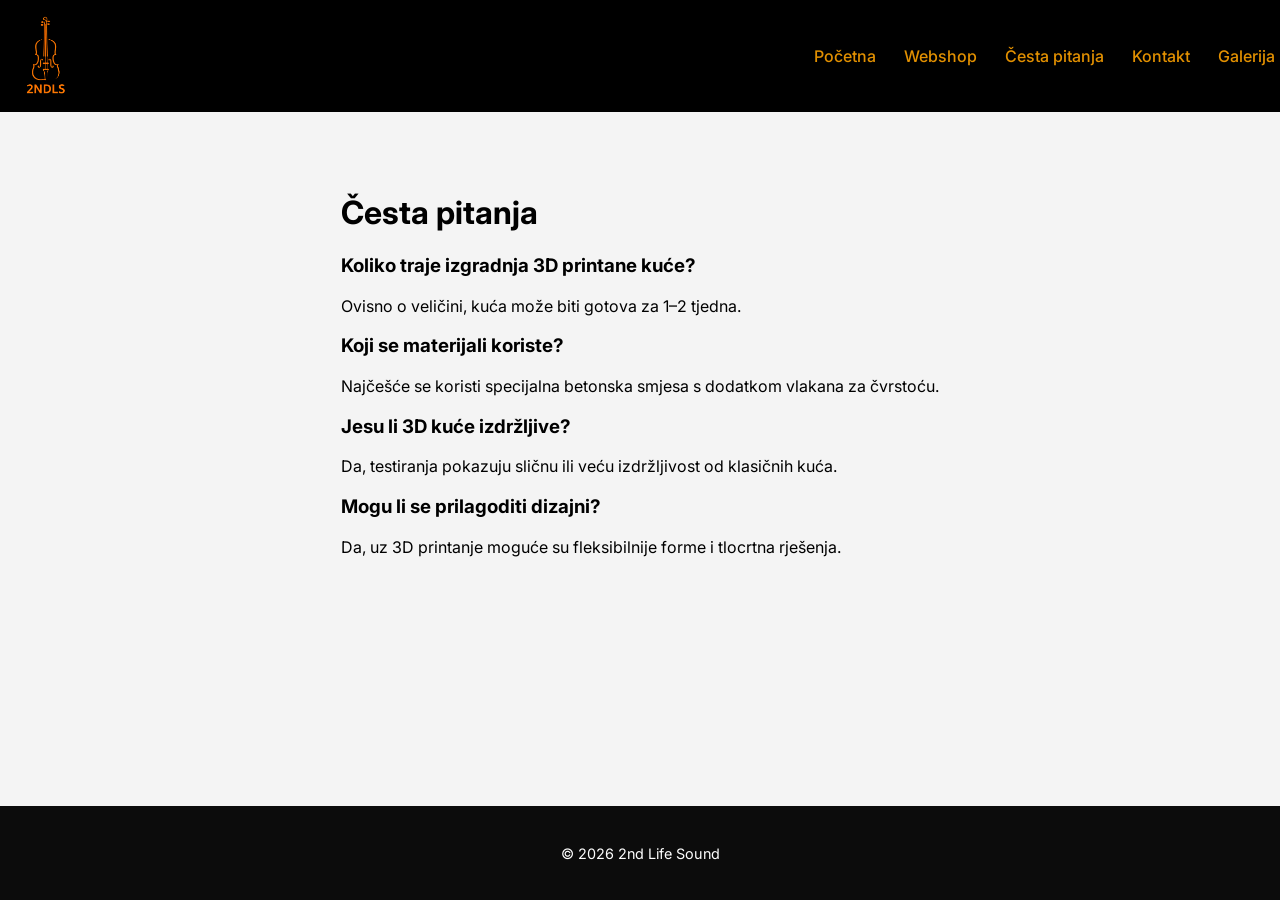
==== faq.html @ 44898759 "Site redesign" ====
<!DOCTYPE html>
<html lang="hr">

<head>
  <meta charset="UTF-8">
  <meta name="viewport" content="width=device-width, initial-scale=1.0">
  <title>3DHome | Početna</title>
  <link rel="stylesheet" href="css/style.css">
  <link rel="icon" type="image/x-icon" href="/img/favicon.ico">
  <link href="https://fonts.googleapis.com/css2?family=Inter:wght@400;500;600;700&display=swap" rel="stylesheet">
  <script src="js/nav.js" defer></script>
</head>

<body>
  <header>
    <nav>
      <img src="img/logo.png" alt="3DHome Logo" class="logo">
      <button class="hamburger" aria-label="Menu">☰</button>
      <!-- Dark overlay -->
      <div class="overlay"></div>
      <ul>
        <button class="close-menu" aria-label="Close menu">✕</button>
        <li><a href="index.html">Početna</a></li>
        <li><a href="webshop.html">Webshop</a></li>
        <li><a href="faq.html">Česta pitanja</a></li>
        <li><a href="kontakt.html">Kontakt</a></li>
        <li><a href="galerija.html">Galerija</a></li>
      </ul>
    </nav>
  </header>

  <main>
    <h1>Česta pitanja</h1>
    <section class="faq">
      <h3>Koliko traje izgradnja 3D printane kuće?</h3>
      <p>Ovisno o veličini, kuća može biti gotova za 1–2 tjedna.</p>

      <h3>Koji se materijali koriste?</h3>
      <p>Najčešće se koristi specijalna betonska smjesa s dodatkom vlakana za čvrstoću.</p>

      <h3>Jesu li 3D kuće izdržljive?</h3>
      <p>Da, testiranja pokazuju sličnu ili veću izdržljivost od klasičnih kuća.</p>

      <h3>Mogu li se prilagoditi dizajni?</h3>
      <p>Da, uz 3D printanje moguće su fleksibilnije forme i tlocrtna rješenja.</p>
    </section>
  </main>

  <footer>
    <p>© 2026 2nd Life Sound</p>
  </footer>
</body>

</html>
---- css/style.css ----
/* ------------------------
   Global styles
-------------------------*/
:root {
  --dark-blue: #000000;
  --mid-blue: #1A3D64;
  --light-blue: #1D546C;
  --accent: #ffffff;
  --light-bg: #f4f4f4;
}


* {
  box-sizing: border-box;
}

body {
  margin: 0;
  font-family: "Inter", Arial, sans-serif;
  background-color: #f4f4f4;
  background-size: cover;
  background-position: center;
  background-repeat: no-repeat;

  display: grid;
  grid-template-rows: auto 1fr auto;
  min-height: 100vh;
}

/* ------------------------
   Header & Navigation
-------------------------*/
header {
  background-color: var(--dark-blue);
  position: sticky;
  top: 0;
  z-index: 100;
}

nav {
  width: 100%;
  display: flex;
  align-items: center;
  justify-content: space-between;

  padding: 16px 5px;
  /* controls distance from edges */
}

.logo {
  height: 80px;
  width: auto;
}

nav ul {
  list-style: none;
  display: flex;
  gap: 28px;
  margin: 0;
  padding: 0;
}

nav a {
  position: relative;
  text-decoration: none;
  color: rgba(226, 144, 0, 1);
  font-weight: 500;
  padding-bottom: 6px;
  transition: opacity 0.2s ease;
}

nav a:hover {
  opacity: 0.85;
}

nav a::after {
  content: "";
  position: absolute;
  left: 50%;
  bottom: 0;
  width: 0;
  height: 2px;
  background-color: var(--accent);
  transition: all 0.25s ease;
  transform: translateX(-50%);
}

nav a:hover::after,
nav a.active::after {
  width: 100%;
}

nav a.active {
  color: var(--accent)
}

/* ------------------------
   Main Layout
-------------------------*/
main {
  max-width: 1200px;
  margin: 0 auto;
  padding: 60px 24px;
}

/* ------------------------
   Hero Section
-------------------------*/
.hero {
  position: relative;
  width: 100%;
  max-width: none;

  background:
    url("../img/background.jpg") center/cover no-repeat;

  color: #000000;
  padding: 120px 0;
  /* remove side padding */
  text-align: center;
  margin-bottom: 80px;

  display: flex;
  justify-content: center;
}

.hero-inner {
  max-width: 1200px;
  padding: 0 24px;
  display: flex;
  flex-direction: column;
  align-items: center;
}

.hero h1 {
  font-size: clamp(2rem, 4vw, 3rem);
  margin-bottom: 16px;
  font-weight: 700;
}

.hero p {
  font-size: 1.1rem;
  max-width: 600px;
  margin: 0 auto 28px;
  opacity: 0.95;
}

/* ------------------------
   Button
-------------------------*/
.btn {
  display: inline-block;
  background-color: rgba(226, 144, 0, 1);
  color: white;
  padding: 14px 32px;
  text-decoration: none;
  font-weight: 600;
  border-radius: 999px;
  transition: transform 0.2s ease, box-shadow 0.2s ease;
}

.btn:hover {
  transform: translateY(-2px);
  box-shadow: 0 10px 25px rgba(0, 192, 163, 0.35);
}

/* ------------------------
   Info Section
-------------------------*/
.info {
  background-color: white;
  padding: 60px;
  border-radius: 20px;
  box-shadow: 0 20px 40px rgba(0, 0, 0, 0.06);
}

.info h2 {
  font-size: 2rem;
  margin-bottom: 20px;
  color: rgba(226, 144, 0, 1);
}

.info h3 {
  margin-top: 40px;
  margin-bottom: 12px;
  color: #000000;
}

.info p {
  max-width: 800px;
}

.info ul {
  padding-left: 20px;
}

.info li {
  margin-bottom: 8px;
}

/* ------------------------
   Footer
-------------------------*/
footer {
  background-color: var(--dark-blue);
  color: #ffffff;
  text-align: center;
  padding: 24px;
  margin-top: 80px;
  font-size: 0.9rem;
  opacity: 0.95;
}

/* ------------------------
   Forms (future pages)
-------------------------*/
form {
  display: flex;
  flex-direction: column;
  gap: 12px;
  max-width: 400px;
}


.hamburger {
  display: none;
  font-size: 28px;
  color: white;
  background: none;
  border: none;
  cursor: pointer;
}

.close-menu {
  display: none;
}

@media (max-width: 768px) {

  .hamburger {
    display: block;
    font-size: 28px;
    color: white;
    background: none;
    border: none;
    cursor: pointer;
  }

  nav ul {
    position: fixed;
    top: 0;
    right: 0;
    height: 100vh;
    width: 70%;
    background-color: #000000;

    display: flex;
    flex-direction: column;
    justify-content: center;
    align-items: center;
    gap: 24px;

    transform: translateX(100%);
    transition: transform 0.3s ease-in-out;
    z-index: 1001;
  }

  nav ul.show {
    transform: translateX(0);
  }

  /* Close (X) button */
  .close-menu {
    position: absolute;
    top: 20px;
    right: 20px;
    display: block;

    font-size: 24px;
    color: white;
    background: none;
    border: none;
    cursor: pointer;
  }

  /* Dark overlay */
  .overlay {
    position: fixed;
    inset: 0;
    background: rgba(0, 0, 0, 0.5);
    opacity: 0;
    pointer-events: none;
    transition: opacity 0.3s ease;
    z-index: 1000;
  }

  .overlay.show {
    opacity: 1;
    pointer-events: auto;
  }
}

.photo-grid {
  display: grid;
  grid-template-columns: repeat(3, 1fr);
  gap: 20px;
  margin: 60px 0;
}

.grid-item {
  position: relative;
  overflow: hidden;
  border-radius: 12px;
  cursor: pointer;
}

.grid-item img {
  width: 100%;
  height: 100%;
  object-fit: cover;
  display: block;
  transition: transform 0.3s ease;
}

/* Overlay effect */
.grid-item::after {
  content: "";
  position: absolute;
  inset: 0;
  background: rgba(0, 0, 0, 0.25);
  opacity: 0;
  transition: opacity 0.3s ease;
  pointer-events: none;
  /* 👈 THIS FIXES IT */
}

.grid-item:hover img {
  transform: scale(1.05);
}

.grid-item:hover::after {
  opacity: 1;
}

/* Responsive */
@media (max-width: 900px) {
  .photo-grid {
    grid-template-columns: repeat(2, 1fr);
  }
}

@media (max-width: 500px) {
  .photo-grid {
    grid-template-columns: 1fr;
  }
}

/* Modal background */
.image-modal {
  position: fixed;
  inset: 0;
  background: rgba(0, 0, 0, 0.85);

  display: flex;
  flex-direction: column;
  align-items: center;
  justify-content: center;

  opacity: 0;
  pointer-events: none;
  transition: opacity 0.35s ease;
  z-index: 9999;
}

/* Show modal */
.image-modal.active {
  opacity: 1;
  pointer-events: auto;
}

/* Large image */
.image-modal img {
  max-width: 90%;
  max-height: 75vh;
  border-radius: 12px;

  transform: scale(0.95);
  opacity: 0;
  transition: transform 0.35s ease, opacity 0.35s ease;
}

.image-modal.active img {
  transform: scale(1);
  opacity: 1;
}


/* Review text */
.image-review {
  margin-top: 20px;
  max-width: 700px;
  text-align: center;
  color: #eee;

  opacity: 0;
  transform: translateY(10px);
  transition: opacity 0.3s transform 0.3s ease;
}

.image-modal.active .image-review {
  opacity: 1;
  transform: translateY(0);
}

/* Close button */
.close-modal {
  position: absolute;
  top: 20px;
  right: 30px;
  font-size: 32px;
  color: #fff;
  cursor: pointer;
  user-select: none;
}

.page-title,
.page-subtitle {
  text-align: center;
}
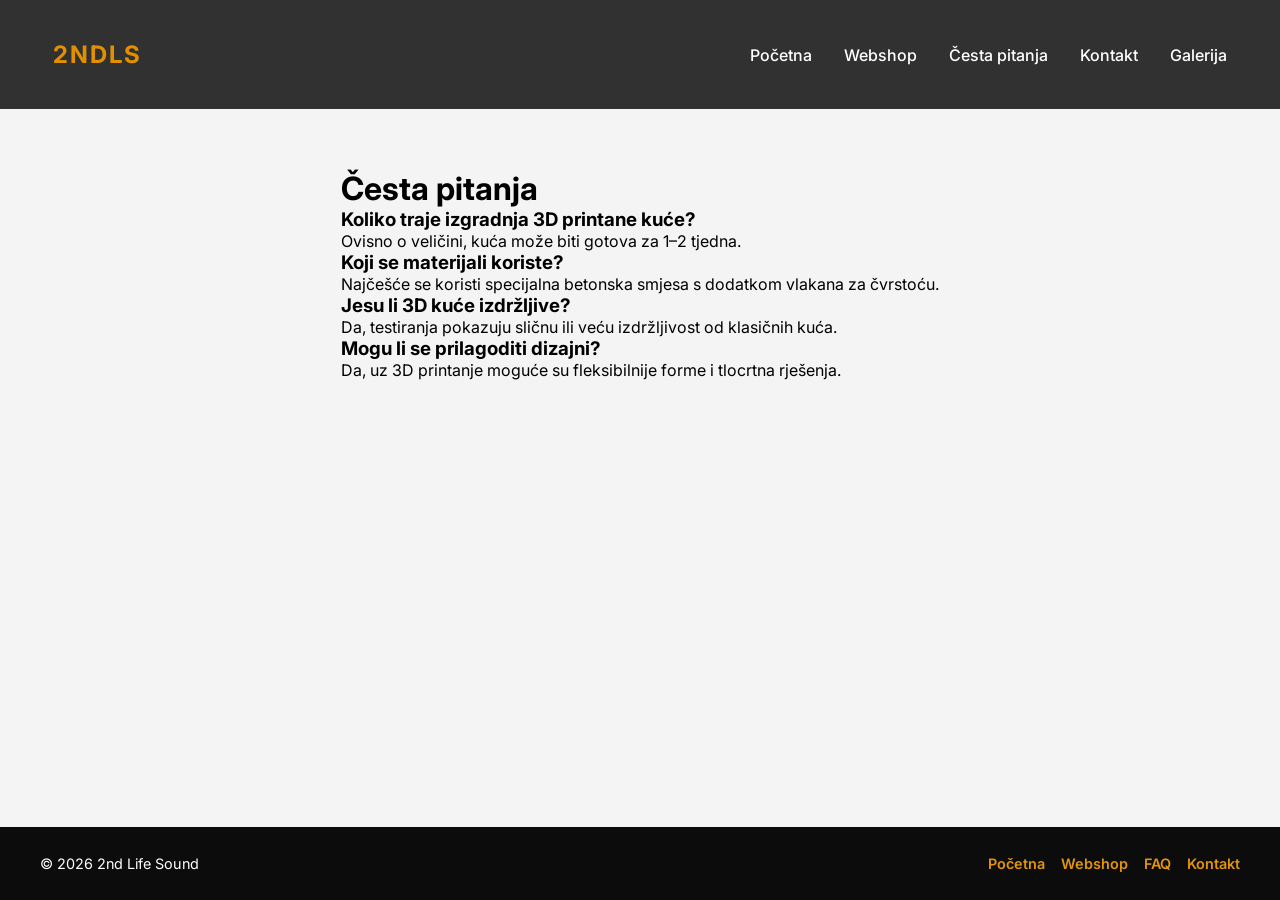
==== commit ff6f4480: "Refactor site structure and styles for improved navigation and layout" ====
--- a/faq.html
+++ b/faq.html
@@ -6,18 +6,22 @@
   <meta name="viewport" content="width=device-width, initial-scale=1.0">
   <title>3DHome | Početna</title>
   <link rel="stylesheet" href="css/style.css">
+  <link rel="stylesheet" href="css/main.css">
   <link rel="icon" type="image/x-icon" href="/img/favicon.ico">
   <link href="https://fonts.googleapis.com/css2?family=Inter:wght@400;500;600;700&display=swap" rel="stylesheet">
   <script src="js/nav.js" defer></script>
 </head>
 
 <body>
-  <header>
+  <header class="custom-navbar">
     <nav>
-      <img src="img/logo.png" alt="3DHome Logo" class="logo">
+      <div class="logo">2NDLS</div>
+
       <button class="hamburger" aria-label="Menu">☰</button>
-      <!-- Dark overlay -->
+
+      <!-- Overlay -->
       <div class="overlay"></div>
+
       <ul>
         <button class="close-menu" aria-label="Close menu">✕</button>
         <li><a href="index.html">Početna</a></li>
@@ -46,8 +50,16 @@
     </section>
   </main>
 
-  <footer>
-    <p>© 2026 2nd Life Sound</p>
+  <footer class="site-footer">
+    <div class="site-footer-content">
+      <p>© 2026 2nd Life Sound</p>
+      <div class="footer-links">
+        <a href="index.html">Početna</a>
+        <a href="webshop.html">Webshop</a>
+        <a href="faq.html">FAQ</a>
+        <a href="kontakt.html">Kontakt</a>
+      </div>
+    </div>
   </footer>
 </body>
 
--- a/css/style.css
+++ b/css/style.css
@@ -1,18 +1,17 @@
-/* ------------------------
-   Global styles
--------------------------*/
+/* ------------------------ Global styles -------------------------*/
 :root {
-  --dark-blue: #000000;
-  --mid-blue: #1A3D64;
-  --light-blue: #1D546C;
-  --accent: #ffffff;
-  --light-bg: #f4f4f4;
-}
-
+  --accent: rgba(226, 144, 0, 1);
+  --black: #0d0d0d;
+  --dark: #151515;
+  --gray: #aaaaaa;
+}
 
 * {
+  margin: 0;
+  padding: 0;
   box-sizing: border-box;
 }
+
 
 body {
   margin: 0;
@@ -21,15 +20,12 @@
   background-size: cover;
   background-position: center;
   background-repeat: no-repeat;
-
   display: grid;
   grid-template-rows: auto 1fr auto;
   min-height: 100vh;
 }
 
-/* ------------------------
-   Header & Navigation
--------------------------*/
+/* ------------------------ Header & Navigation -------------------------*/
 header {
   background-color: var(--dark-blue);
   position: sticky;
@@ -37,41 +33,51 @@
   z-index: 100;
 }
 
+.custom-navbar {
+  display: flex;
+  justify-content: space-between;
+  align-items: center;
+  padding: 1.5rem 3rem;
+  background: rgba(0, 0, 0, 0.8);
+  backdrop-filter: blur(8px);
+  position: sticky;
+  top: 0;
+  z-index: 1000;
+}
+
 nav {
   width: 100%;
   display: flex;
   align-items: center;
   justify-content: space-between;
-
   padding: 16px 5px;
   /* controls distance from edges */
 }
 
 .logo {
-  height: 80px;
-  width: auto;
+  font-weight: 700;
+  font-size: 1.5rem;
+  color: var(--accent);
+  letter-spacing: 2px;
 }
 
 nav ul {
   list-style: none;
   display: flex;
-  gap: 28px;
-  margin: 0;
-  padding: 0;
+  gap: 2rem;
 }
 
 nav a {
-  position: relative;
   text-decoration: none;
-  color: rgba(226, 144, 0, 1);
+  color: white;
   font-weight: 500;
-  padding-bottom: 6px;
-  transition: opacity 0.2s ease;
+  transition: 0.3s;
 }
 
 nav a:hover {
-  opacity: 0.85;
-}
+  color: var(--accent);
+}
+
 
 nav a::after {
   content: "";
@@ -94,32 +100,24 @@
   color: var(--accent)
 }
 
-/* ------------------------
-   Main Layout
--------------------------*/
+/* ------------------------ Main Layout -------------------------*/
 main {
   max-width: 1200px;
   margin: 0 auto;
   padding: 60px 24px;
 }
 
-/* ------------------------
-   Hero Section
--------------------------*/
+/* ------------------------ Hero Section -------------------------*/
 .hero {
   position: relative;
   width: 100%;
   max-width: none;
-
-  background:
-    url("../img/background.jpg") center/cover no-repeat;
-
+  background: url("../img/background.jpg") center/cover no-repeat;
   color: #000000;
   padding: 120px 0;
   /* remove side padding */
   text-align: center;
   margin-bottom: 80px;
-
   display: flex;
   justify-content: center;
 }
@@ -145,9 +143,7 @@
   opacity: 0.95;
 }
 
-/* ------------------------
-   Button
--------------------------*/
+/* ------------------------ Button -------------------------*/
 .btn {
   display: inline-block;
   background-color: rgba(226, 144, 0, 1);
@@ -164,9 +160,7 @@
   box-shadow: 0 10px 25px rgba(0, 192, 163, 0.35);
 }
 
-/* ------------------------
-   Info Section
--------------------------*/
+/* ------------------------ Info Section -------------------------*/
 .info {
   background-color: white;
   padding: 60px;
@@ -198,9 +192,7 @@
   margin-bottom: 8px;
 }
 
-/* ------------------------
-   Footer
--------------------------*/
+/* ------------------------ Footer -------------------------*/
 footer {
   background-color: var(--dark-blue);
   color: #ffffff;
@@ -211,16 +203,50 @@
   opacity: 0.95;
 }
 
-/* ------------------------
-   Forms (future pages)
--------------------------*/
+.site-footer {
+  background: #000000;
+  color: #ffffff;
+  margin-top: 80px;
+  padding: 28px 20px;
+}
+
+.site-footer-content {
+  max-width: 1200px;
+  margin: 0 auto;
+  display: flex;
+  align-items: center;
+  justify-content: space-between;
+  gap: 16px;
+  flex-wrap: wrap;
+}
+
+.site-footer p {
+  margin: 0;
+}
+
+.footer-links {
+  display: flex;
+  gap: 16px;
+  flex-wrap: wrap;
+}
+
+.footer-links a {
+  color: var(--accent);
+  text-decoration: none;
+  font-weight: 600;
+}
+
+.footer-links a:hover {
+  text-decoration: underline;
+}
+
+/* ------------------------ Forms (future pages) -------------------------*/
 form {
   display: flex;
   flex-direction: column;
   gap: 12px;
   max-width: 400px;
 }
-
 
 .hamburger {
   display: none;
@@ -236,6 +262,13 @@
 }
 
 @media (max-width: 768px) {
+  main {
+    padding: 40px 16px;
+  }
+
+  .custom-navbar {
+    padding: 1rem 1.25rem;
+  }
 
   .hamburger {
     display: block;
@@ -253,13 +286,11 @@
     height: 100vh;
     width: 70%;
     background-color: #000000;
-
     display: flex;
     flex-direction: column;
     justify-content: center;
     align-items: center;
     gap: 24px;
-
     transform: translateX(100%);
     transition: transform 0.3s ease-in-out;
     z-index: 1001;
@@ -275,7 +306,6 @@
     top: 20px;
     right: 20px;
     display: block;
-
     font-size: 24px;
     color: white;
     background: none;
@@ -297,6 +327,31 @@
   .overlay.show {
     opacity: 1;
     pointer-events: auto;
+  }
+
+  .info {
+    padding: 32px 20px;
+  }
+
+  .site-footer-content {
+    flex-direction: column;
+    text-align: center;
+  }
+
+  .footer-links {
+    justify-content: center;
+  }
+
+  form {
+    max-width: none;
+    width: 100%;
+  }
+
+  form input,
+  form select,
+  form textarea,
+  form button {
+    width: 100%;
   }
 }
 
@@ -360,12 +415,10 @@
   position: fixed;
   inset: 0;
   background: rgba(0, 0, 0, 0.85);
-
   display: flex;
   flex-direction: column;
   align-items: center;
   justify-content: center;
-
   opacity: 0;
   pointer-events: none;
   transition: opacity 0.35s ease;
@@ -383,7 +436,6 @@
   max-width: 90%;
   max-height: 75vh;
   border-radius: 12px;
-
   transform: scale(0.95);
   opacity: 0;
   transition: transform 0.35s ease, opacity 0.35s ease;
@@ -393,7 +445,6 @@
   transform: scale(1);
   opacity: 1;
 }
-
 
 /* Review text */
 .image-review {
@@ -401,7 +452,6 @@
   max-width: 700px;
   text-align: center;
   color: #eee;
-
   opacity: 0;
   transform: translateY(10px);
   transition: opacity 0.3s transform 0.3s ease;
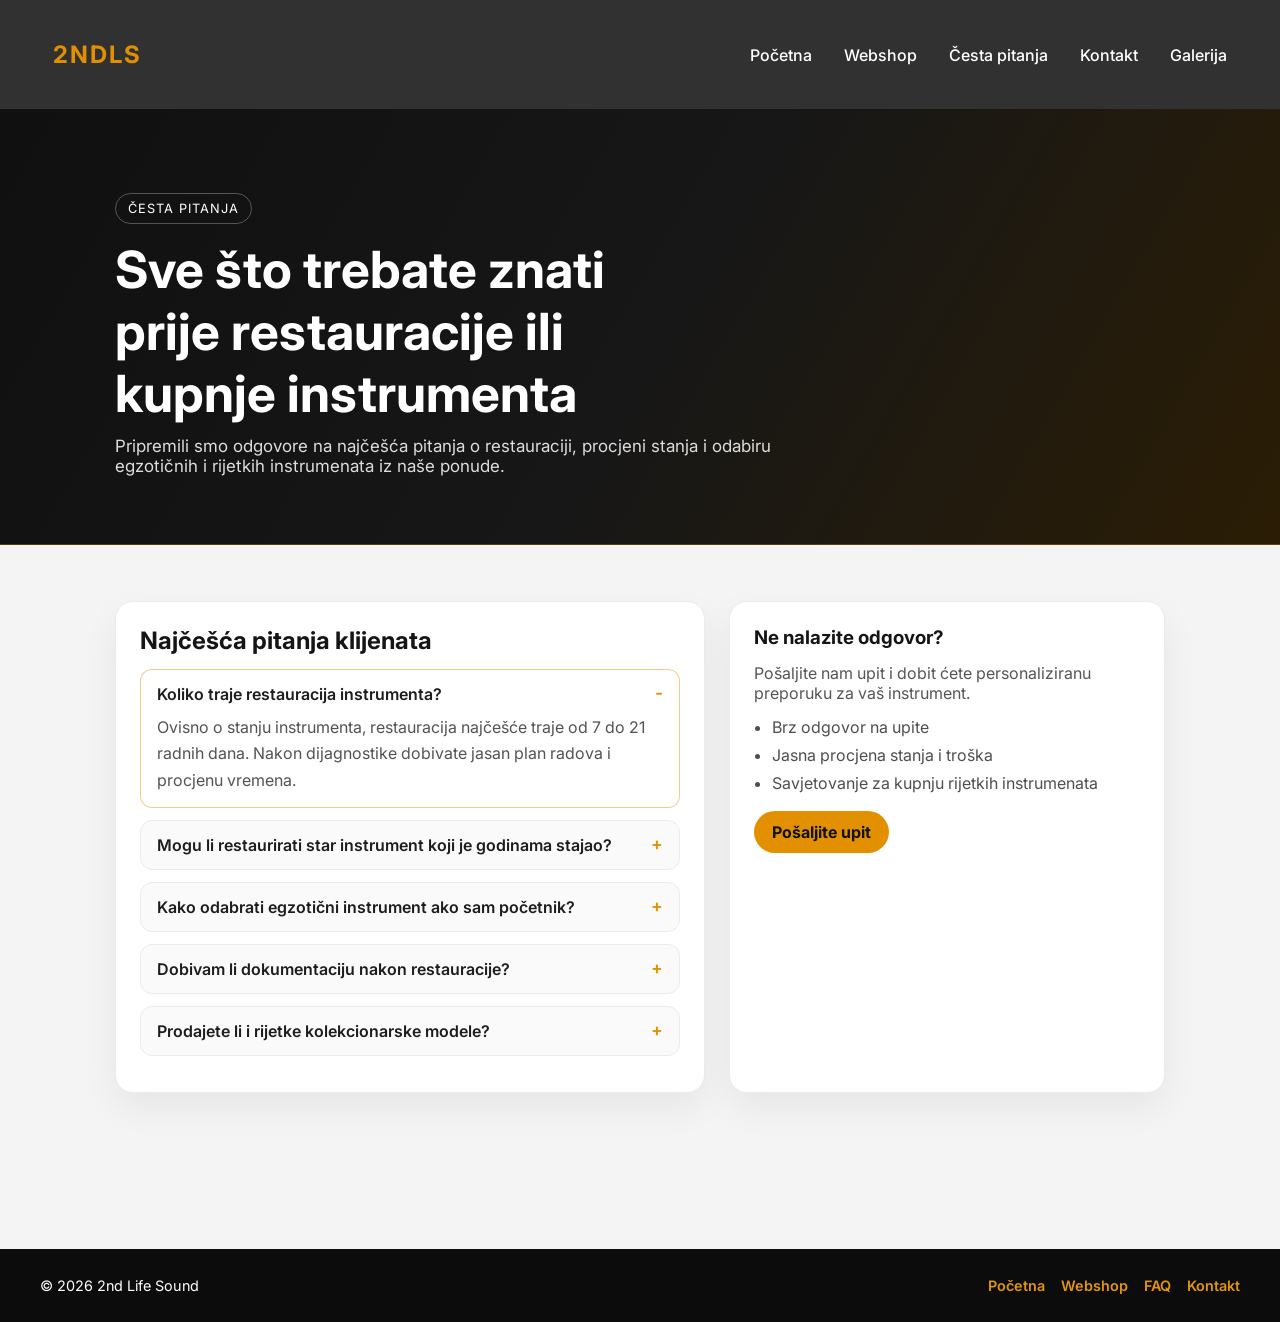
==== commit 6f53a6ac: "faq i kontakt revamp" ====
--- a/faq.html
+++ b/faq.html
@@ -4,12 +4,173 @@
 <head>
   <meta charset="UTF-8">
   <meta name="viewport" content="width=device-width, initial-scale=1.0">
-  <title>3DHome | Početna</title>
+  <title>2NDLS | Česta pitanja</title>
   <link rel="stylesheet" href="css/style.css">
-  <link rel="stylesheet" href="css/main.css">
   <link rel="icon" type="image/x-icon" href="/img/favicon.ico">
   <link href="https://fonts.googleapis.com/css2?family=Inter:wght@400;500;600;700&display=swap" rel="stylesheet">
   <script src="js/nav.js" defer></script>
+  <style>
+    .faq-main {
+      max-width: none;
+      margin: 0;
+      padding: 0;
+    }
+
+    .faq-hero {
+      background: linear-gradient(120deg, #101010 0%, #171717 52%, #2b1d05 100%);
+      color: #fff;
+      padding: 84px 20px 68px;
+      border-bottom: 1px solid rgba(226, 144, 0, 0.35);
+    }
+
+    .faq-hero-inner {
+      width: min(1050px, 92%);
+      margin: 0 auto;
+    }
+
+    .faq-kicker {
+      display: inline-block;
+      margin-bottom: 14px;
+      padding: 7px 12px;
+      border: 1px solid rgba(255, 255, 255, 0.28);
+      border-radius: 999px;
+      font-size: 0.8rem;
+      text-transform: uppercase;
+      letter-spacing: 0.08em;
+    }
+
+    .faq-hero h1 {
+      font-size: clamp(2rem, 4vw, 3.2rem);
+      margin-bottom: 12px;
+      max-width: 18ch;
+    }
+
+    .faq-hero p {
+      color: #dddddd;
+      max-width: 64ch;
+      font-size: 1.06rem;
+    }
+
+    .faq-content {
+      width: min(1050px, 92%);
+      margin: 0 auto;
+      padding: 56px 0 76px;
+      display: grid;
+      grid-template-columns: 1.15fr 0.85fr;
+      gap: 24px;
+    }
+
+    .faq-list,
+    .faq-help {
+      background: #fff;
+      border: 1px solid #ececec;
+      border-radius: 18px;
+      box-shadow: 0 15px 36px rgba(0, 0, 0, 0.06);
+      padding: 24px;
+    }
+
+    .faq-list h2,
+    .faq-help h3 {
+      color: #151515;
+      margin-bottom: 14px;
+    }
+
+    .faq-list details {
+      border: 1px solid #ebebeb;
+      border-radius: 12px;
+      padding: 14px 16px;
+      background: #fafafa;
+      margin-bottom: 12px;
+      transition: border-color 0.22s ease, background-color 0.22s ease;
+    }
+
+    .faq-list details[open] {
+      border-color: rgba(226, 144, 0, 0.45);
+      background: #fff;
+    }
+
+    .faq-list summary {
+      cursor: pointer;
+      font-weight: 600;
+      color: #1d1d1d;
+      list-style: none;
+      position: relative;
+      padding-right: 26px;
+    }
+
+    .faq-list summary::-webkit-details-marker {
+      display: none;
+    }
+
+    .faq-list summary::after {
+      content: "+";
+      position: absolute;
+      right: 0;
+      top: 0;
+      color: var(--accent);
+      font-size: 1.1rem;
+      line-height: 1;
+    }
+
+    .faq-list details[open] summary::after {
+      content: "-";
+    }
+
+    .faq-list details p {
+      max-height: 0;
+      opacity: 0;
+      overflow: hidden;
+      margin-top: 0;
+      transition: max-height 0.28s ease-in-out, opacity 0.2s ease-in-out, margin-top 0.28s ease-in-out;
+      will-change: max-height, opacity;
+    }
+
+    .faq-list details[open] p {
+      max-height: 220px;
+      opacity: 1;
+      margin-top: 10px;
+    }
+
+    .faq-list details p {
+      color: #535353;
+      line-height: 1.65;
+    }
+
+    .faq-help p {
+      color: #555;
+      margin-bottom: 14px;
+    }
+
+    .faq-help ul {
+      margin: 0;
+      padding-left: 18px;
+      color: #4f4f4f;
+      display: grid;
+      gap: 8px;
+    }
+
+    .faq-cta {
+      margin-top: 18px;
+      display: inline-block;
+      text-decoration: none;
+      background: var(--accent);
+      color: #111;
+      font-weight: 700;
+      border-radius: 999px;
+      padding: 11px 18px;
+    }
+
+    @media (max-width: 860px) {
+      .faq-content {
+        grid-template-columns: 1fr;
+      }
+
+      .faq-hero {
+        padding-top: 68px;
+        padding-bottom: 58px;
+      }
+    }
+  </style>
 </head>
 
 <body>
@@ -33,20 +194,73 @@
     </nav>
   </header>
 
-  <main>
-    <h1>Česta pitanja</h1>
-    <section class="faq">
-      <h3>Koliko traje izgradnja 3D printane kuće?</h3>
-      <p>Ovisno o veličini, kuća može biti gotova za 1–2 tjedna.</p>
-
-      <h3>Koji se materijali koriste?</h3>
-      <p>Najčešće se koristi specijalna betonska smjesa s dodatkom vlakana za čvrstoću.</p>
-
-      <h3>Jesu li 3D kuće izdržljive?</h3>
-      <p>Da, testiranja pokazuju sličnu ili veću izdržljivost od klasičnih kuća.</p>
-
-      <h3>Mogu li se prilagoditi dizajni?</h3>
-      <p>Da, uz 3D printanje moguće su fleksibilnije forme i tlocrtna rješenja.</p>
+  <main class="faq-main">
+    <section class="faq-hero">
+      <div class="faq-hero-inner">
+        <span class="faq-kicker">Česta pitanja</span>
+        <h1>Sve što trebate znati prije restauracije ili kupnje instrumenta</h1>
+        <p>
+          Pripremili smo odgovore na najčešća pitanja o restauraciji, procjeni stanja
+          i odabiru egzotičnih i rijetkih instrumenata iz naše ponude.
+        </p>
+      </div>
+    </section>
+
+    <section class="faq-content">
+      <article class="faq-list">
+        <h2>Najčešća pitanja klijenata</h2>
+
+        <details open>
+          <summary>Koliko traje restauracija instrumenta?</summary>
+          <p>
+            Ovisno o stanju instrumenta, restauracija najčešće traje od 7 do 21 radnih dana.
+            Nakon dijagnostike dobivate jasan plan radova i procjenu vremena.
+          </p>
+        </details>
+
+        <details>
+          <summary>Mogu li restaurirati star instrument koji je godinama stajao?</summary>
+          <p>
+            Da. Često restauriramo instrumente koji su dugo bili neaktivni.
+            Prvo provjeravamo konstrukciju, zatim tonalitet i predlažemo optimalan opseg zahvata.
+          </p>
+        </details>
+
+        <details>
+          <summary>Kako odabrati egzotični instrument ako sam početnik?</summary>
+          <p>
+            Pomažemo pri odabiru prema vašem budžetu, glazbenom ukusu i razini iskustva.
+            Uz svaki instrument dajemo kratke smjernice za održavanje i prve korake sviranja.
+          </p>
+        </details>
+
+        <details>
+          <summary>Dobivam li dokumentaciju nakon restauracije?</summary>
+          <p>
+            Da. Po završetku dobivate sažetak izvedenih radova i preporuke za dugoročno očuvanje
+            stabilnosti i kvalitete zvuka instrumenta.
+          </p>
+        </details>
+
+        <details>
+          <summary>Prodajete li i rijetke kolekcionarske modele?</summary>
+          <p>
+            Da, periodično nudimo limitirane i teško dostupne modele iz različitih regija.
+            Za aktualnu ponudu najbolje je pratiti webshop ili nam poslati upit.
+          </p>
+        </details>
+      </article>
+
+      <aside class="faq-help" aria-label="Dodatne informacije">
+        <h3>Ne nalazite odgovor?</h3>
+        <p>Pošaljite nam upit i dobit ćete personaliziranu preporuku za vaš instrument.</p>
+        <ul>
+          <li>Brz odgovor na upite</li>
+          <li>Jasna procjena stanja i troška</li>
+          <li>Savjetovanje za kupnju rijetkih instrumenata</li>
+        </ul>
+        <a class="faq-cta" href="kontakt.html">Pošaljite upit</a>
+      </aside>
     </section>
   </main>
 
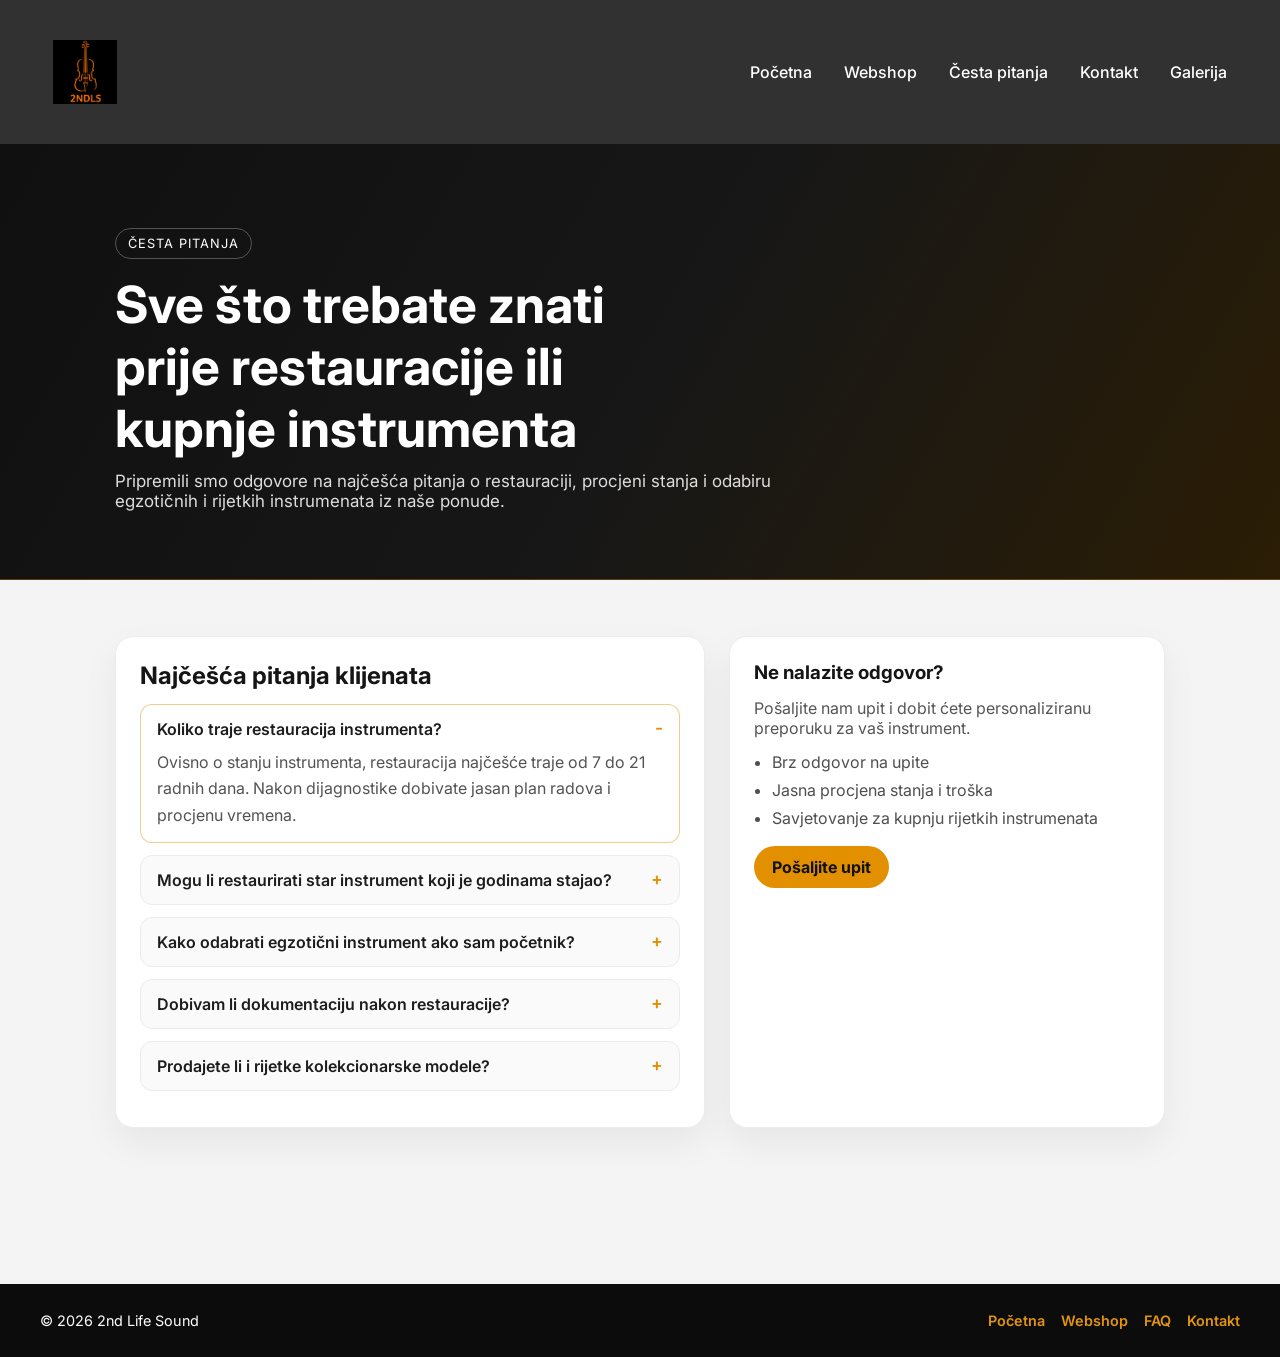
==== commit 2655ae84: "Integracija favikona" ====
--- a/faq.html
+++ b/faq.html
@@ -6,177 +6,16 @@
   <meta name="viewport" content="width=device-width, initial-scale=1.0">
   <title>2NDLS | Česta pitanja</title>
   <link rel="stylesheet" href="css/style.css">
+  <link rel="stylesheet" href="css/faq.css">
   <link rel="icon" type="image/x-icon" href="/img/favicon.ico">
   <link href="https://fonts.googleapis.com/css2?family=Inter:wght@400;500;600;700&display=swap" rel="stylesheet">
   <script src="js/nav.js" defer></script>
-  <style>
-    .faq-main {
-      max-width: none;
-      margin: 0;
-      padding: 0;
-    }
-
-    .faq-hero {
-      background: linear-gradient(120deg, #101010 0%, #171717 52%, #2b1d05 100%);
-      color: #fff;
-      padding: 84px 20px 68px;
-      border-bottom: 1px solid rgba(226, 144, 0, 0.35);
-    }
-
-    .faq-hero-inner {
-      width: min(1050px, 92%);
-      margin: 0 auto;
-    }
-
-    .faq-kicker {
-      display: inline-block;
-      margin-bottom: 14px;
-      padding: 7px 12px;
-      border: 1px solid rgba(255, 255, 255, 0.28);
-      border-radius: 999px;
-      font-size: 0.8rem;
-      text-transform: uppercase;
-      letter-spacing: 0.08em;
-    }
-
-    .faq-hero h1 {
-      font-size: clamp(2rem, 4vw, 3.2rem);
-      margin-bottom: 12px;
-      max-width: 18ch;
-    }
-
-    .faq-hero p {
-      color: #dddddd;
-      max-width: 64ch;
-      font-size: 1.06rem;
-    }
-
-    .faq-content {
-      width: min(1050px, 92%);
-      margin: 0 auto;
-      padding: 56px 0 76px;
-      display: grid;
-      grid-template-columns: 1.15fr 0.85fr;
-      gap: 24px;
-    }
-
-    .faq-list,
-    .faq-help {
-      background: #fff;
-      border: 1px solid #ececec;
-      border-radius: 18px;
-      box-shadow: 0 15px 36px rgba(0, 0, 0, 0.06);
-      padding: 24px;
-    }
-
-    .faq-list h2,
-    .faq-help h3 {
-      color: #151515;
-      margin-bottom: 14px;
-    }
-
-    .faq-list details {
-      border: 1px solid #ebebeb;
-      border-radius: 12px;
-      padding: 14px 16px;
-      background: #fafafa;
-      margin-bottom: 12px;
-      transition: border-color 0.22s ease, background-color 0.22s ease;
-    }
-
-    .faq-list details[open] {
-      border-color: rgba(226, 144, 0, 0.45);
-      background: #fff;
-    }
-
-    .faq-list summary {
-      cursor: pointer;
-      font-weight: 600;
-      color: #1d1d1d;
-      list-style: none;
-      position: relative;
-      padding-right: 26px;
-    }
-
-    .faq-list summary::-webkit-details-marker {
-      display: none;
-    }
-
-    .faq-list summary::after {
-      content: "+";
-      position: absolute;
-      right: 0;
-      top: 0;
-      color: var(--accent);
-      font-size: 1.1rem;
-      line-height: 1;
-    }
-
-    .faq-list details[open] summary::after {
-      content: "-";
-    }
-
-    .faq-list details p {
-      max-height: 0;
-      opacity: 0;
-      overflow: hidden;
-      margin-top: 0;
-      transition: max-height 0.28s ease-in-out, opacity 0.2s ease-in-out, margin-top 0.28s ease-in-out;
-      will-change: max-height, opacity;
-    }
-
-    .faq-list details[open] p {
-      max-height: 220px;
-      opacity: 1;
-      margin-top: 10px;
-    }
-
-    .faq-list details p {
-      color: #535353;
-      line-height: 1.65;
-    }
-
-    .faq-help p {
-      color: #555;
-      margin-bottom: 14px;
-    }
-
-    .faq-help ul {
-      margin: 0;
-      padding-left: 18px;
-      color: #4f4f4f;
-      display: grid;
-      gap: 8px;
-    }
-
-    .faq-cta {
-      margin-top: 18px;
-      display: inline-block;
-      text-decoration: none;
-      background: var(--accent);
-      color: #111;
-      font-weight: 700;
-      border-radius: 999px;
-      padding: 11px 18px;
-    }
-
-    @media (max-width: 860px) {
-      .faq-content {
-        grid-template-columns: 1fr;
-      }
-
-      .faq-hero {
-        padding-top: 68px;
-        padding-bottom: 58px;
-      }
-    }
-  </style>
 </head>
 
 <body>
   <header class="custom-navbar">
     <nav>
-      <div class="logo">2NDLS</div>
+      <div class="logo"><img src="img/logo.png" alt="2NDLS"></div>
 
       <button class="hamburger" aria-label="Menu">☰</button>
 
--- a/css/style.css
+++ b/css/style.css
@@ -55,10 +55,17 @@
 }
 
 .logo {
+  display: flex;
+  align-items: center;
   font-weight: 700;
-  font-size: 1.5rem;
-  color: var(--accent);
   letter-spacing: 2px;
+}
+
+.logo img {
+  display: block;
+  width: 64px;
+  height: 64px;
+  object-fit: contain;
 }
 
 nav ul {
@@ -268,6 +275,11 @@
 
   .custom-navbar {
     padding: 1rem 1.25rem;
+  }
+
+  .logo img {
+    width: 48px;
+    height: 48px;
   }
 
   .hamburger {
--- a/css/faq.css
+++ b/css/faq.css
@@ -0,0 +1,160 @@
+.faq-main {
+    max-width: none;
+    margin: 0;
+    padding: 0;
+}
+
+.faq-hero {
+    background: linear-gradient(120deg, #101010 0%, #171717 52%, #2b1d05 100%);
+    color: #fff;
+    padding: 84px 20px 68px;
+    border-bottom: 1px solid rgba(226, 144, 0, 0.35);
+}
+
+.faq-hero-inner {
+    width: min(1050px, 92%);
+    margin: 0 auto;
+}
+
+.faq-kicker {
+    display: inline-block;
+    margin-bottom: 14px;
+    padding: 7px 12px;
+    border: 1px solid rgba(255, 255, 255, 0.28);
+    border-radius: 999px;
+    font-size: 0.8rem;
+    text-transform: uppercase;
+    letter-spacing: 0.08em;
+}
+
+.faq-hero h1 {
+    font-size: clamp(2rem, 4vw, 3.2rem);
+    margin-bottom: 12px;
+    max-width: 18ch;
+}
+
+.faq-hero p {
+    color: #dddddd;
+    max-width: 64ch;
+    font-size: 1.06rem;
+}
+
+.faq-content {
+    width: min(1050px, 92%);
+    margin: 0 auto;
+    padding: 56px 0 76px;
+    display: grid;
+    grid-template-columns: 1.15fr 0.85fr;
+    gap: 24px;
+}
+
+.faq-list,
+.faq-help {
+    background: #fff;
+    border: 1px solid #ececec;
+    border-radius: 18px;
+    box-shadow: 0 15px 36px rgba(0, 0, 0, 0.06);
+    padding: 24px;
+}
+
+.faq-list h2,
+.faq-help h3 {
+    color: #151515;
+    margin-bottom: 14px;
+}
+
+.faq-list details {
+    border: 1px solid #ebebeb;
+    border-radius: 12px;
+    padding: 14px 16px;
+    background: #fafafa;
+    margin-bottom: 12px;
+    transition: border-color 0.22s ease, background-color 0.22s ease;
+}
+
+.faq-list details[open] {
+    border-color: rgba(226, 144, 0, 0.45);
+    background: #fff;
+}
+
+.faq-list summary {
+    cursor: pointer;
+    font-weight: 600;
+    color: #1d1d1d;
+    list-style: none;
+    position: relative;
+    padding-right: 26px;
+}
+
+.faq-list summary::-webkit-details-marker {
+    display: none;
+}
+
+.faq-list summary::after {
+    content: "+";
+    position: absolute;
+    right: 0;
+    top: 0;
+    color: var(--accent);
+    font-size: 1.1rem;
+    line-height: 1;
+}
+
+.faq-list details[open] summary::after {
+    content: "-";
+}
+
+.faq-list details p {
+    max-height: 0;
+    opacity: 0;
+    overflow: hidden;
+    margin-top: 0;
+    transition: max-height 0.28s ease-in-out, opacity 0.2s ease-in-out, margin-top 0.28s ease-in-out;
+    will-change: max-height, opacity;
+}
+
+.faq-list details[open] p {
+    max-height: 220px;
+    opacity: 1;
+    margin-top: 10px;
+}
+
+.faq-list details p {
+    color: #535353;
+    line-height: 1.65;
+}
+
+.faq-help p {
+    color: #555;
+    margin-bottom: 14px;
+}
+
+.faq-help ul {
+    margin: 0;
+    padding-left: 18px;
+    color: #4f4f4f;
+    display: grid;
+    gap: 8px;
+}
+
+.faq-cta {
+    margin-top: 18px;
+    display: inline-block;
+    text-decoration: none;
+    background: var(--accent);
+    color: #111;
+    font-weight: 700;
+    border-radius: 999px;
+    padding: 11px 18px;
+}
+
+@media (max-width: 860px) {
+    .faq-content {
+        grid-template-columns: 1fr;
+    }
+
+    .faq-hero {
+        padding-top: 68px;
+        padding-bottom: 58px;
+    }
+}
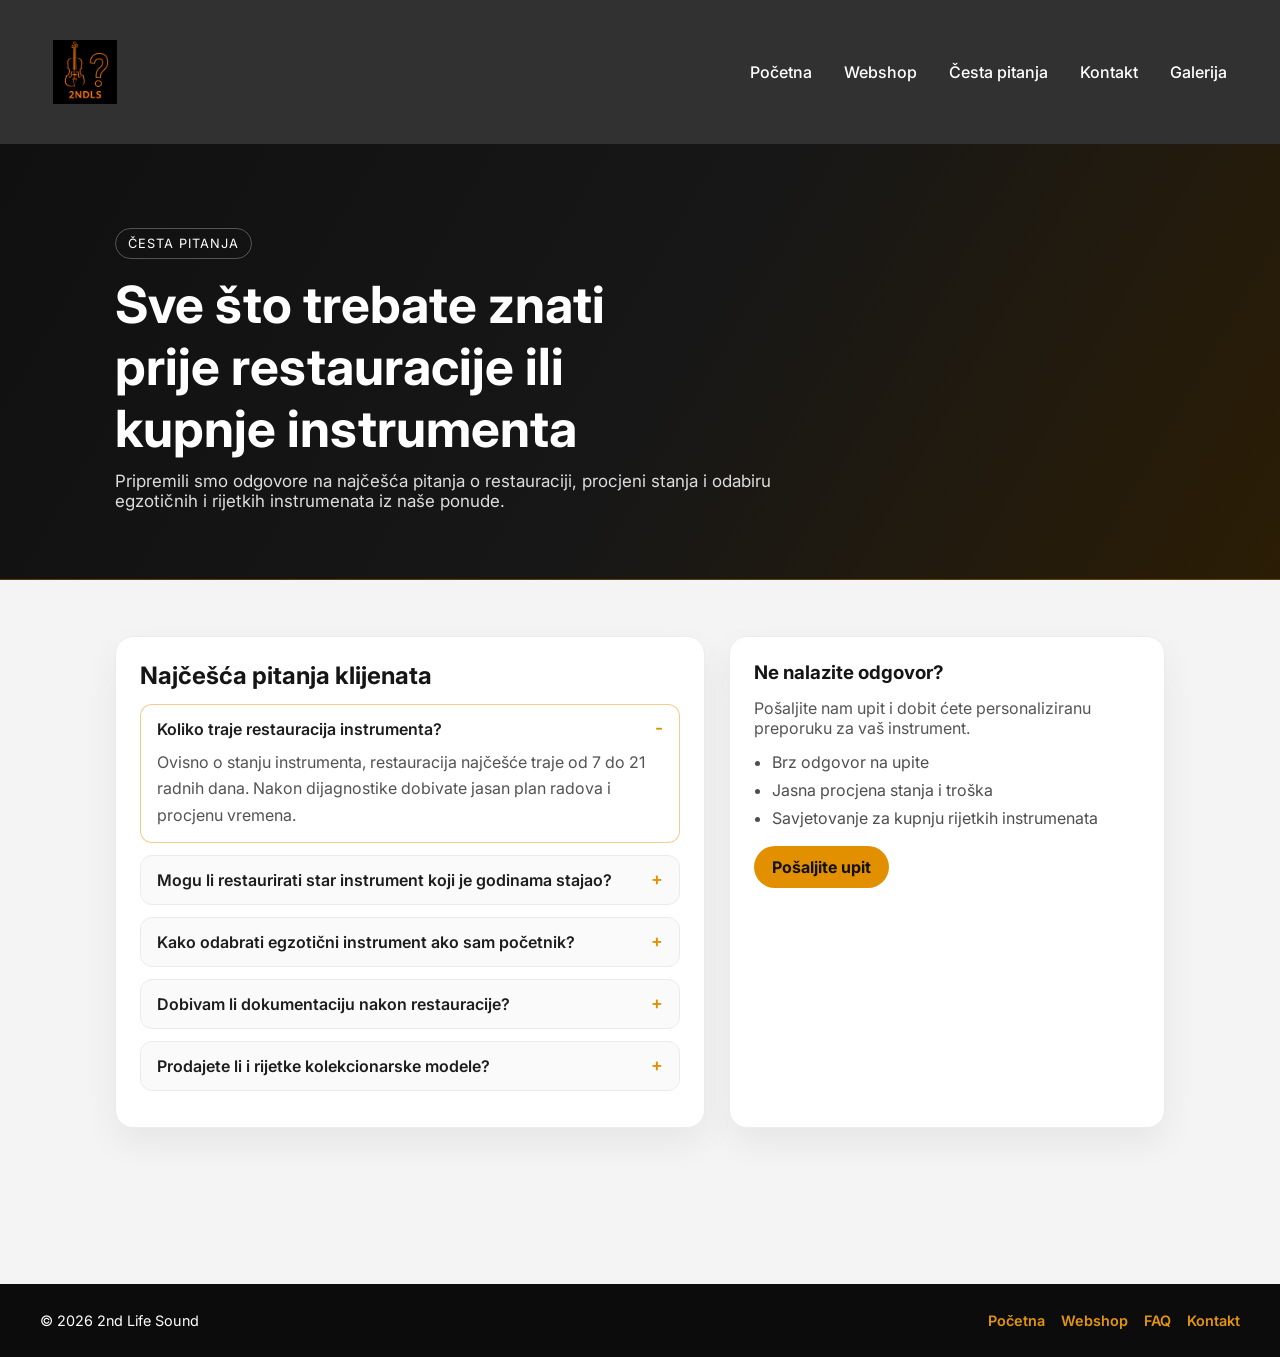
==== commit aa4e30f7: "Novi instrumenti, dodani kikeri" ====
--- a/faq.html
+++ b/faq.html
@@ -15,7 +15,7 @@
 <body>
   <header class="custom-navbar">
     <nav>
-      <div class="logo"><img src="img/logo.png" alt="2NDLS"></div>
+      <div class="logo"><img src="img/logo3.png" alt="2NDLS"></div>
 
       <button class="hamburger" aria-label="Menu">☰</button>
 
